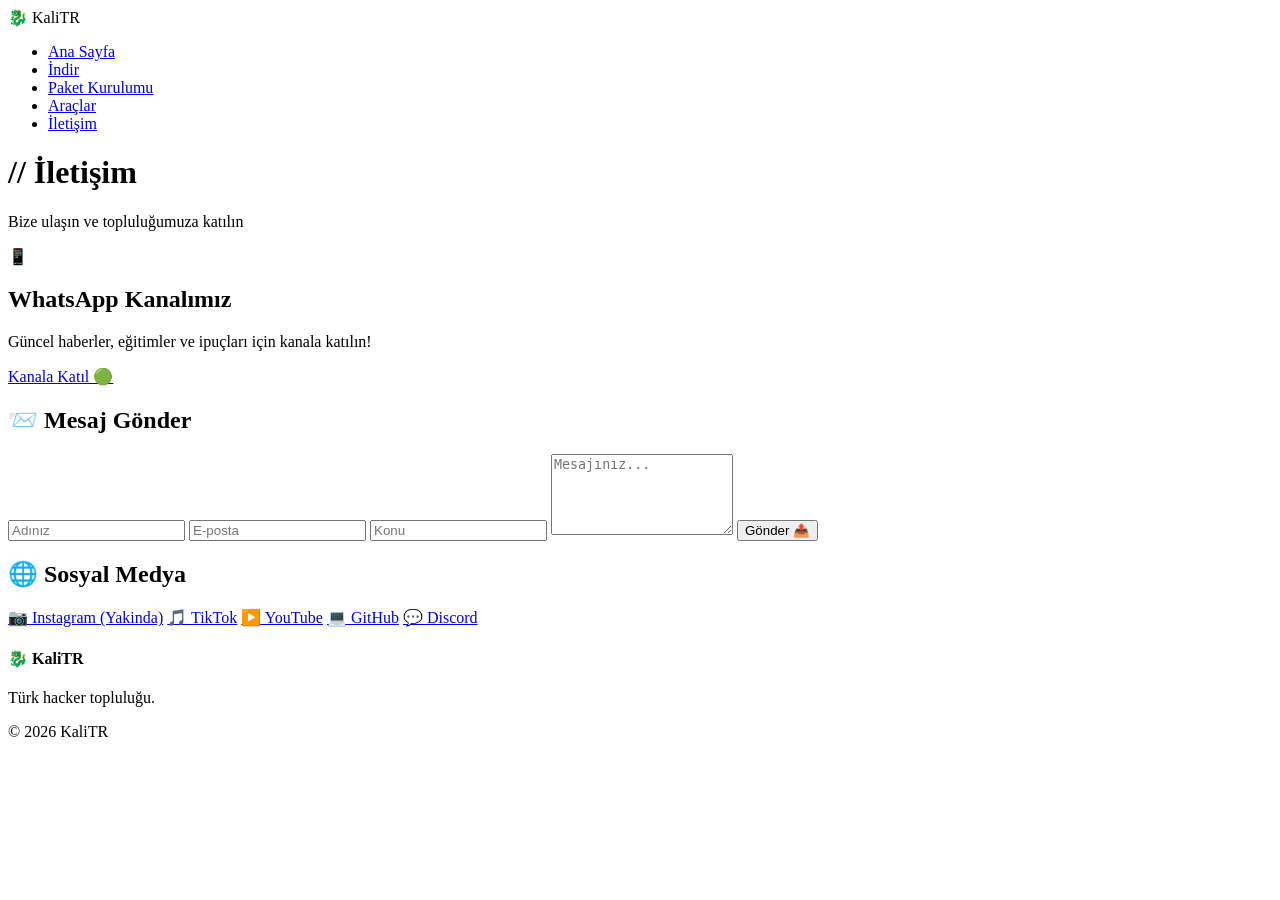
==== iletisim.html @ 4d037426 "Add files via upload" ====
<!DOCTYPE html>
<html lang="tr">
<head>
    <meta charset="UTF-8">
    <meta name="viewport" content="width=device-width, initial-scale=1.0">
    <title>İletişim - Kali Linux</title>
    <link rel="stylesheet" href="css/style.css">
</head>
<body>
    <nav class="navbar">
        <div class="logo">
            <span class="logo-icon">🐉</span>
            <span class="logo-text">Kali<span class="accent">TR</span></span>
        </div>
        <ul class="nav-links">
            <li><a href="index.html">Ana Sayfa</a></li>
            <li><a href="download.html">İndir</a></li>
            <li><a href="packages.html">Paket Kurulumu</a></li>
            <li><a href="tools.html">Araçlar</a></li>
            <li><a href="iletisim.html" class="active">İletişim</a></li>
        </ul>
        <div class="hamburger"><span></span><span></span><span></span></div>
    </nav>

    <header class="page-header">
        <h1>// İletişim</h1>
        <p>Bize ulaşın ve topluluğumuza katılın</p>
    </header>

    <section class="contact-section">
        <div class="contact-grid">
            <div class="contact-card whatsapp-card">
                <div class="contact-icon">📱</div>
                <h2>WhatsApp Kanalımız</h2>
                <p>Güncel haberler, eğitimler ve ipuçları için kanala katılın!</p>
                <a href="https://whatsapp.com/channel/0029Vb7aKWbL2ATxiYt8e52f" target="_blank" class="btn btn-primary btn-large">
                    Kanala Katıl 🟢
                </a>
            </div>

            <!-- E-posta Gönderme Formu Güncellendi -->
            <div class="contact-card">
                <h2>📨 Mesaj Gönder</h2>
                <form class="contact-form" action="mailto:jinglelot@gmail.com" method="POST" enctype="text/plain">
                    <input type="text" name="Ad" placeholder="Adınız" required>
                    <input type="email" name="Eposta" placeholder="E-posta" required>
                    <input type="text" name="Konu" placeholder="Konu" required>
                    <textarea name="Mesaj" placeholder="Mesajınız..." rows="5" required></textarea>
                    <button type="submit" class="btn btn-primary">Gönder 📤</button>
                </form>
            </div>

            <!-- TikTok Eklendi ve Tüm Sosyal Medya Linkleri Aktif Edildi -->
            <div class="contact-card">
                <h2>🌐 Sosyal Medya</h2>
                <div class="social-links">
                    <a href="https://instagram.com" target="_blank" class="social-btn">📷 Instagram (Yakinda)</a>
                    <a href="https://tiktok.com/atlas.0312" target="_blank" class="social-btn">🎵 TikTok</a>
                    <a href="https://youtube.com/@emirhan.0312" target="_blank" class="social-btn">▶️ YouTube</a>
                    <a href="https://github.com/em1rhan-0312" target="_blank" class="social-btn">💻 GitHub</a>
                    <a href="https://discord.gg/emirhan.0312" target="_blank" class="social-btn">💬 Discord</a>
                </div>
            </div>
        </div>
    </section>

    <footer class="footer">
        <div class="footer-content">
            <div class="footer-section">
                <h4>🐉 KaliTR</h4>
                <p>Türk hacker topluluğu.</p>
            </div>
        </div>
        <div class="footer-bottom">
            <p>&copy; 2026 KaliTR</p>
        </div>
    </footer>

    <script src="js/script.js"></script>
</body>
</html>
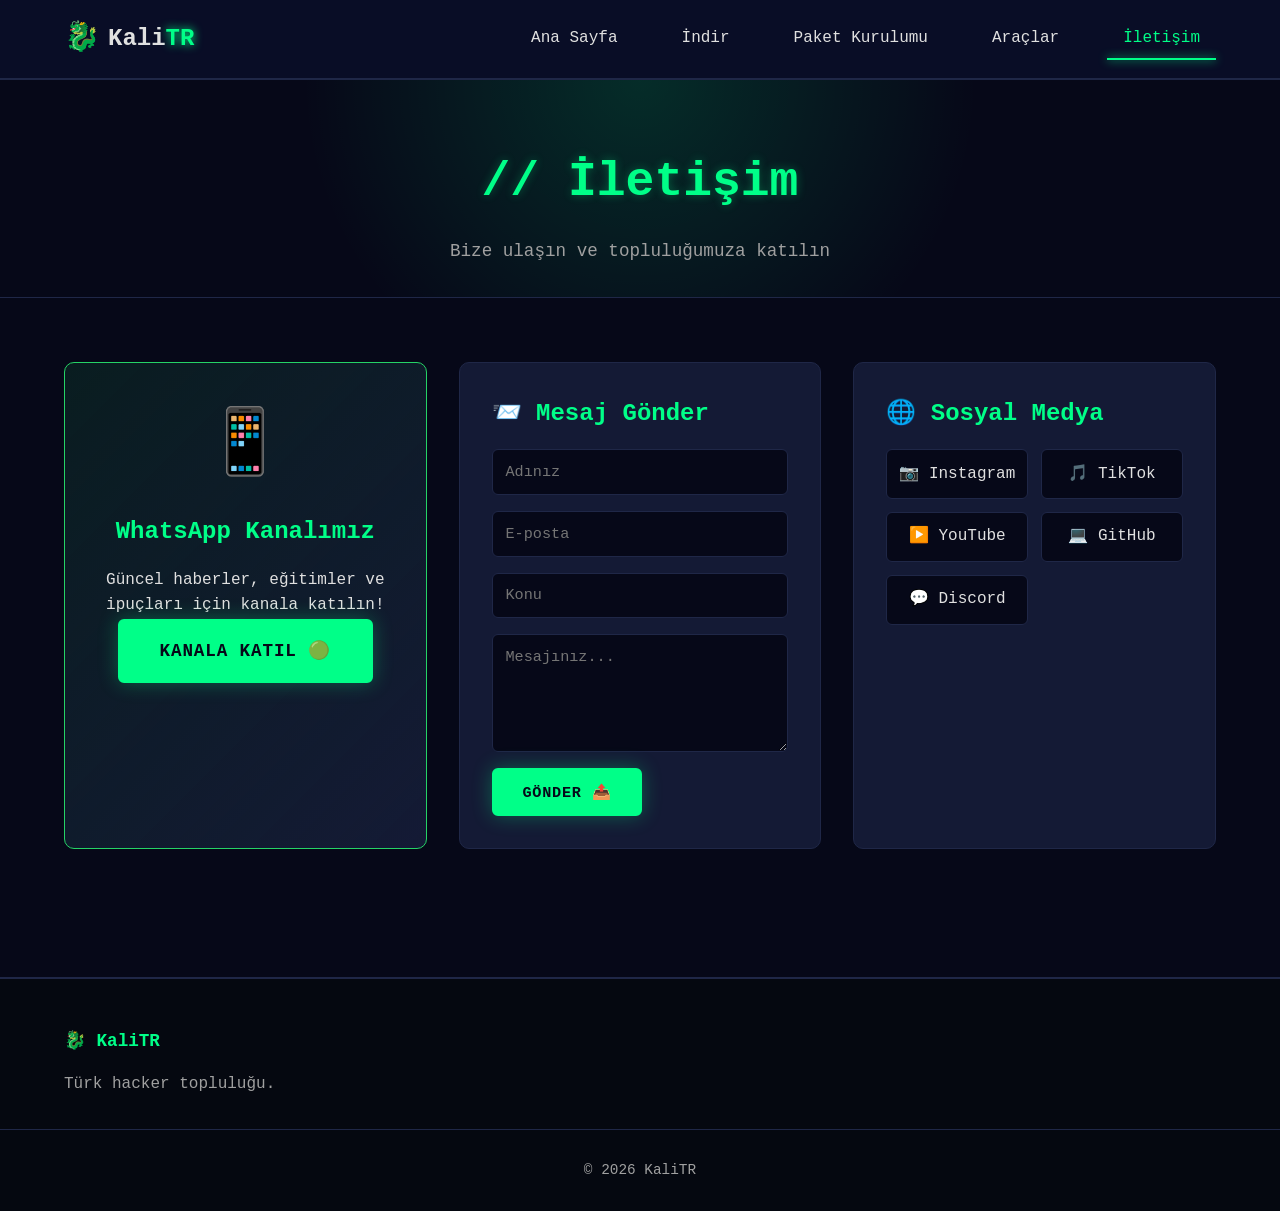
==== commit a08cb2a4: "Update iletisim.html" ====
--- a/iletisim.html
+++ b/iletisim.html
@@ -54,7 +54,7 @@
             <div class="contact-card">
                 <h2>🌐 Sosyal Medya</h2>
                 <div class="social-links">
-                    <a href="https://instagram.com" target="_blank" class="social-btn">📷 Instagram (Yakinda)</a>
+                    <a href="https://instagram.com/ramirezz.0312" target="_blank" class="social-btn">📷 Instagram</a>
                     <a href="https://tiktok.com/atlas.0312" target="_blank" class="social-btn">🎵 TikTok</a>
                     <a href="https://youtube.com/@emirhan.0312" target="_blank" class="social-btn">▶️ YouTube</a>
                     <a href="https://github.com/em1rhan-0312" target="_blank" class="social-btn">💻 GitHub</a>
--- a/css/style.css
+++ b/css/style.css
@@ -0,0 +1,860 @@
+/* ===== GENEL ===== */
+* {
+    margin: 0;
+    padding: 0;
+    box-sizing: border-box;
+}
+
+:root {
+    --primary: #00ff88;
+    --primary-dark: #00cc6a;
+    --secondary: #00aaff;
+    --dark: #0a0e27;
+    --darker: #060818;
+    --card-bg: #141a35;
+    --text: #e0e0e0;
+    --text-dim: #a0a0a0;
+    --border: #1f2747;
+    --danger: #ff4444;
+    --warning: #ffaa00;
+}
+
+body {
+    font-family: 'Fira Code', 'Courier New', monospace;
+    background: var(--darker);
+    color: var(--text);
+    line-height: 1.6;
+    overflow-x: hidden;
+}
+
+::selection {
+    background: var(--primary);
+    color: var(--darker);
+}
+
+a {
+    color: var(--primary);
+    text-decoration: none;
+    transition: color 0.3s;
+}
+
+a:hover {
+    color: var(--secondary);
+}
+
+/* ===== NAVBAR ===== */
+.navbar {
+    display: flex;
+    justify-content: space-between;
+    align-items: center;
+    padding: 1rem 5%;
+    background: rgba(10, 14, 39, 0.95);
+    border-bottom: 2px solid var(--border);
+    position: sticky;
+    top: 0;
+    z-index: 1000;
+    backdrop-filter: blur(10px);
+}
+
+.logo {
+    display: flex;
+    align-items: center;
+    gap: 0.5rem;
+    font-size: 1.5rem;
+    font-weight: 700;
+    font-family: 'Share Tech Mono', monospace;
+}
+
+.logo-icon {
+    font-size: 1.8rem;
+    animation: pulse 2s infinite;
+}
+
+@keyframes pulse {
+    0%, 100% { transform: scale(1); }
+    50% { transform: scale(1.1); }
+}
+
+.logo-text {
+    color: var(--text);
+}
+
+.accent {
+    color: var(--primary);
+    text-shadow: 0 0 10px var(--primary);
+}
+
+.nav-links {
+    display: flex;
+    list-style: none;
+    gap: 2rem;
+}
+
+.nav-links a {
+    color: var(--text);
+    font-weight: 500;
+    padding: 0.5rem 1rem;
+    border-radius: 4px;
+    transition: all 0.3s;
+    position: relative;
+}
+
+.nav-links a:hover,
+.nav-links a.active {
+    color: var(--primary);
+}
+
+.nav-links a.active::after {
+    content: '';
+    position: absolute;
+    bottom: -5px;
+    left: 0;
+    right: 0;
+    height: 2px;
+    background: var(--primary);
+    box-shadow: 0 0 10px var(--primary);
+}
+
+.hamburger {
+    display: none;
+    flex-direction: column;
+    cursor: pointer;
+    gap: 5px;
+}
+
+.hamburger span {
+    width: 25px;
+    height: 3px;
+    background: var(--primary);
+    transition: 0.3s;
+}
+
+/* ===== HERO ===== */
+.hero {
+    min-height: 90vh;
+    display: flex;
+    align-items: center;
+    justify-content: center;
+    padding: 2rem 5%;
+    background:
+        radial-gradient(circle at 20% 50%, rgba(0, 255, 136, 0.1), transparent 50%),
+        radial-gradient(circle at 80% 80%, rgba(0, 170, 255, 0.1), transparent 50%),
+        var(--darker);
+    position: relative;
+    overflow: hidden;
+}
+
+.hero::before {
+    content: '';
+    position: absolute;
+    width: 100%;
+    height: 100%;
+    background-image:
+        linear-gradient(rgba(0, 255, 136, 0.03) 1px, transparent 1px),
+        linear-gradient(90deg, rgba(0, 255, 136, 0.03) 1px, transparent 1px);
+    background-size: 50px 50px;
+    pointer-events: none;
+}
+
+.hero-content {
+    max-width: 1200px;
+    width: 100%;
+    text-align: center;
+    position: relative;
+    z-index: 1;
+}
+
+.glitch {
+    font-size: clamp(3rem, 8vw, 6rem);
+    font-weight: 700;
+    color: var(--primary);
+    text-shadow:
+        0 0 10px var(--primary),
+        0 0 20px var(--primary),
+        0 0 40px var(--primary);
+    margin-bottom: 1rem;
+    letter-spacing: 0.1em;
+    animation: glow 2s ease-in-out infinite alternate;
+}
+
+@keyframes glow {
+    from { text-shadow: 0 0 10px var(--primary), 0 0 20px var(--primary); }
+    to { text-shadow: 0 0 20px var(--primary), 0 0 30px var(--primary), 0 0 40px var(--primary); }
+}
+
+.hero-subtitle {
+    font-size: 1.2rem;
+    color: var(--text-dim);
+    margin-bottom: 2rem;
+    max-width: 700px;
+    margin-left: auto;
+    margin-right: auto;
+}
+
+.hero-buttons {
+    display: flex;
+    gap: 1rem;
+    justify-content: center;
+    flex-wrap: wrap;
+    margin-bottom: 3rem;
+}
+
+/* ===== BUTTONS ===== */
+.btn {
+    display: inline-block;
+    padding: 0.8rem 1.8rem;
+    border-radius: 6px;
+    font-weight: 600;
+    font-family: inherit;
+    cursor: pointer;
+    transition: all 0.3s;
+    border: 2px solid;
+    text-transform: uppercase;
+    letter-spacing: 0.05em;
+    font-size: 0.95rem;
+}
+
+.btn-primary {
+    background: var(--primary);
+    color: var(--darker);
+    border-color: var(--primary);
+    box-shadow: 0 0 20px rgba(0, 255, 136, 0.3);
+}
+
+.btn-primary:hover {
+    background: var(--primary-dark);
+    color: var(--darker);
+    transform: translateY(-2px);
+    box-shadow: 0 5px 30px rgba(0, 255, 136, 0.5);
+}
+
+.btn-secondary {
+    background: transparent;
+    color: var(--secondary);
+    border-color: var(--secondary);
+}
+
+.btn-secondary:hover {
+    background: var(--secondary);
+    color: var(--darker);
+    transform: translateY(-2px);
+}
+
+.btn-large {
+    padding: 1rem 2.5rem;
+    font-size: 1.1rem;
+}
+
+/* ===== TERMINAL BOX ===== */
+.terminal-box {
+    max-width: 700px;
+    margin: 2rem auto 0;
+    background: #000;
+    border-radius: 8px;
+    overflow: hidden;
+    box-shadow: 0 10px 50px rgba(0, 255, 136, 0.2);
+    border: 1px solid var(--primary);
+    text-align: left;
+}
+
+.terminal-header {
+    background: #1a1a1a;
+    padding: 0.7rem 1rem;
+    display: flex;
+    align-items: center;
+    gap: 0.5rem;
+    border-bottom: 1px solid #333;
+}
+
+.dot {
+    width: 12px;
+    height: 12px;
+    border-radius: 50%;
+}
+
+.dot.red { background: #ff5f56; }
+.dot.yellow { background: #ffbd2e; }
+.dot.green { background: #27c93f; }
+
+.terminal-title {
+    margin-left: auto;
+    font-size: 0.85rem;
+    color: var(--text-dim);
+}
+
+.terminal-body {
+    padding: 1.5rem;
+    font-family: 'Fira Code', monospace;
+    font-size: 0.95rem;
+    min-height: 150px;
+}
+
+.terminal-body p {
+    margin-bottom: 0.3rem;
+}
+
+.prompt { color: var(--primary); }
+.path { color: var(--secondary); }
+.command { color: #fff; }
+.output { color: var(--text-dim); padding-left: 1rem; }
+
+/* ===== SECTIONS ===== */
+.section-title {
+    text-align: center;
+    font-size: 2.2rem;
+    color: var(--primary);
+    margin-bottom: 3rem;
+    font-weight: 700;
+    text-shadow: 0 0 10px rgba(0, 255, 136, 0.3);
+}
+
+.features, .quick-access, .packages-section, .download-section, .install-guide, .tools-categories, .featured-tools, .contact-section, .tool-content {
+    padding: 4rem 5%;
+    max-width: 1400px;
+    margin: 0 auto;
+}
+
+.page-header {
+    text-align: center;
+    padding: 4rem 5% 2rem;
+    background:
+        radial-gradient(circle at 50% 0%, rgba(0, 255, 136, 0.15), transparent 50%),
+        var(--darker);
+    border-bottom: 1px solid var(--border);
+}
+
+.page-header h1 {
+    font-size: clamp(2rem, 5vw, 3rem);
+    color: var(--primary);
+    margin-bottom: 1rem;
+    text-shadow: 0 0 10px rgba(0, 255, 136, 0.3);
+}
+
+.page-header p {
+    color: var(--text-dim);
+    font-size: 1.1rem;
+}
+
+/* ===== GRID ===== */
+.features-grid {
+    display: grid;
+    grid-template-columns: repeat(auto-fit, minmax(280px, 1fr));
+    gap: 1.5rem;
+}
+
+.feature-card {
+    background: var(--card-bg);
+    border: 1px solid var(--border);
+    border-radius: 10px;
+    padding: 2rem;
+    transition: all 0.3s;
+    text-align: center;
+}
+
+.feature-card:hover {
+    transform: translateY(-5px);
+    border-color: var(--primary);
+    box-shadow: 0 10px 30px rgba(0, 255, 136, 0.1);
+}
+
+.feature-icon {
+    font-size: 3rem;
+    margin-bottom: 1rem;
+}
+
+.feature-card h3 {
+    color: var(--primary);
+    margin-bottom: 0.8rem;
+    font-size: 1.3rem;
+}
+
+.feature-card p {
+    color: var(--text-dim);
+    font-size: 0.95rem;
+}
+
+.tool-card {
+    color: var(--text);
+    text-decoration: none;
+    display: block;
+}
+
+.read-more {
+    display: inline-block;
+    margin-top: 1rem;
+    color: var(--primary);
+    font-weight: 600;
+}
+
+.quick-grid {
+    display: grid;
+    grid-template-columns: repeat(auto-fit, minmax(250px, 1fr));
+    gap: 1.5rem;
+}
+
+.quick-card {
+    background: var(--card-bg);
+    border: 1px solid var(--border);
+    border-left: 4px solid var(--primary);
+    border-radius: 8px;
+    padding: 1.5rem;
+    color: var(--text);
+    transition: all 0.3s;
+    text-decoration: none;
+}
+
+.quick-card:hover {
+    border-left-color: var(--secondary);
+    transform: translateX(5px);
+    box-shadow: -5px 0 20px rgba(0, 170, 255, 0.1);
+}
+
+.quick-card h3 {
+    color: var(--primary);
+    margin-bottom: 0.5rem;
+}
+
+.quick-card p {
+    color: var(--text-dim);
+    font-size: 0.9rem;
+}
+
+/* ===== DOWNLOAD CARDS ===== */
+.download-card {
+    background: var(--card-bg);
+    border: 1px solid var(--border);
+    border-radius: 10px;
+    padding: 2rem;
+    margin-bottom: 1.5rem;
+    transition: all 0.3s;
+    position: relative;
+    overflow: hidden;
+}
+
+.download-card::before {
+    content: '';
+    position: absolute;
+    top: 0;
+    left: -100%;
+    width: 100%;
+    height: 3px;
+    background: linear-gradient(90deg, var(--primary), var(--secondary));
+    transition: left 0.5s;
+}
+
+.download-card:hover::before {
+    left: 0;
+}
+
+.download-card:hover {
+    border-color: var(--primary);
+    transform: translateY(-3px);
+}
+
+.download-card h2 {
+    color: var(--primary);
+    margin-bottom: 0.8rem;
+}
+
+.info-list {
+    list-style: none;
+    margin: 1rem 0 1.5rem;
+}
+
+.info-list li {
+    padding: 0.4rem 0;
+    color: var(--text-dim);
+    border-bottom: 1px dashed var(--border);
+}
+
+.info-list li:last-child {
+    border-bottom: none;
+}
+
+.info-list li strong {
+    color: var(--secondary);
+}
+
+/* ===== CODE BLOCKS ===== */
+.code-block {
+    background: #000;
+    border: 1px solid var(--primary);
+    border-radius: 8px;
+    padding: 1.5rem;
+    overflow-x: auto;
+    margin: 1rem 0;
+    box-shadow: 0 0 20px rgba(0, 255, 136, 0.1);
+}
+
+.code-block pre {
+    margin: 0;
+    font-family: 'Fira Code', monospace;
+    font-size: 0.9rem;
+    line-height: 1.6;
+}
+
+.code-block code {
+    color: var(--text);
+}
+
+.code-block code .comment {
+    color: #5c6370;
+    font-style: italic;
+}
+
+/* ===== PACKAGE CARDS ===== */
+.package-card {
+    background: var(--card-bg);
+    border: 1px solid var(--border);
+    border-radius: 10px;
+    padding: 2rem;
+    margin-bottom: 2rem;
+}
+
+.package-card h2 {
+    color: var(--primary);
+    margin-bottom: 1rem;
+    font-size: 1.5rem;
+}
+
+.package-card > p {
+    color: var(--text-dim);
+    margin-bottom: 1rem;
+}
+
+/* ===== TOOL PAGES ===== */
+.tool-header {
+    text-align: center;
+    padding: 4rem 5% 2rem;
+    background:
+        radial-gradient(circle at 50% 0%, rgba(0, 255, 136, 0.2), transparent 50%),
+        var(--darker);
+    border-bottom: 1px solid var(--border);
+}
+
+.tool-header h1 {
+    font-size: clamp(2.2rem, 5vw, 3.5rem);
+    color: var(--primary);
+    margin-bottom: 1rem;
+    text-shadow: 0 0 15px rgba(0, 255, 136, 0.3);
+}
+
+.tool-header p {
+    color: var(--text-dim);
+    font-size: 1.1rem;
+}
+
+.tool-intro {
+    background: var(--card-bg);
+    border-left: 4px solid var(--primary);
+    padding: 1.5rem;
+    border-radius: 8px;
+    margin-bottom: 2rem;
+}
+
+.tool-intro h2 {
+    color: var(--primary);
+    margin-bottom: 1rem;
+}
+
+.tool-section {
+    margin-bottom: 3rem;
+}
+
+.tool-section h2 {
+    color: var(--primary);
+    margin-bottom: 1rem;
+    font-size: 1.5rem;
+    padding-bottom: 0.5rem;
+    border-bottom: 2px solid var(--border);
+}
+
+.tool-nav {
+    display: flex;
+    justify-content: space-between;
+    gap: 1rem;
+    margin-top: 3rem;
+    flex-wrap: wrap;
+}
+
+/* ===== CATEGORY CARDS ===== */
+.category-grid {
+    display: grid;
+    grid-template-columns: repeat(auto-fit, minmax(280px, 1fr));
+    gap: 1.5rem;
+}
+
+.category-card {
+    background: var(--card-bg);
+    border: 1px solid var(--border);
+    border-radius: 10px;
+    padding: 1.5rem;
+    transition: all 0.3s;
+}
+
+.category-card:hover {
+    border-color: var(--primary);
+    transform: translateY(-3px);
+}
+
+.category-card h3 {
+    color: var(--primary);
+    margin-bottom: 1rem;
+    padding-bottom: 0.5rem;
+    border-bottom: 1px solid var(--border);
+}
+
+.category-card ul {
+    list-style: none;
+}
+
+.category-card ul li {
+    padding: 0.4rem 0;
+    color: var(--text-dim);
+    border-bottom: 1px dashed transparent;
+    transition: all 0.3s;
+}
+
+.category-card ul li:hover {
+    color: var(--primary);
+    padding-left: 0.5rem;
+    border-bottom-color: var(--primary);
+}
+
+.category-card ul li::before {
+    content: '› ';
+    color: var(--primary);
+    font-weight: bold;
+}
+
+/* ===== CONTACT ===== */
+.contact-grid {
+    display: grid;
+    grid-template-columns: repeat(auto-fit, minmax(320px, 1fr));
+    gap: 2rem;
+}
+
+.contact-card {
+    background: var(--card-bg);
+    border: 1px solid var(--border);
+    border-radius: 10px;
+    padding: 2rem;
+}
+
+.contact-card h2 {
+    color: var(--primary);
+    margin-bottom: 1rem;
+}
+
+.whatsapp-card {
+    background: linear-gradient(135deg, rgba(37, 211, 102, 0.1), var(--card-bg));
+    border-color: #25d366;
+    text-align: center;
+}
+
+.whatsapp-card .contact-icon {
+    font-size: 4rem;
+    margin-bottom: 1rem;
+}
+
+.contact-form {
+    display: flex;
+    flex-direction: column;
+    gap: 1rem;
+}
+
+.contact-form input,
+.contact-form textarea {
+    background: var(--darker);
+    border: 1px solid var(--border);
+    color: var(--text);
+    padding: 0.8rem;
+    border-radius: 6px;
+    font-family: inherit;
+    font-size: 0.95rem;
+    transition: all 0.3s;
+}
+
+.contact-form input:focus,
+.contact-form textarea:focus {
+    outline: none;
+    border-color: var(--primary);
+    box-shadow: 0 0 10px rgba(0, 255, 136, 0.2);
+}
+
+.contact-form button {
+    align-self: flex-start;
+}
+
+.social-links {
+    display: grid;
+    grid-template-columns: repeat(2, 1fr);
+    gap: 0.8rem;
+}
+
+.social-btn {
+    background: var(--darker);
+    border: 1px solid var(--border);
+    color: var(--text);
+    padding: 0.7rem;
+    border-radius: 6px;
+    text-align: center;
+    transition: all 0.3s;
+}
+
+.social-btn:hover {
+    background: var(--primary);
+    color: var(--darker);
+    border-color: var(--primary);
+}
+
+/* ===== FOOTER ===== */
+.footer {
+    background: #050810;
+    border-top: 2px solid var(--border);
+    margin-top: 4rem;
+}
+
+.footer-content {
+    display: grid;
+    grid-template-columns: repeat(auto-fit, minmax(250px, 1fr));
+    gap: 2rem;
+    padding: 3rem 5% 2rem;
+    max-width: 1400px;
+    margin: 0 auto;
+}
+
+.footer-section h4 {
+    color: var(--primary);
+    margin-bottom: 1rem;
+    font-size: 1.1rem;
+}
+
+.footer-section p {
+    color: var(--text-dim);
+}
+
+.footer-section ul {
+    list-style: none;
+}
+
+.footer-section ul li {
+    padding: 0.3rem 0;
+}
+
+.footer-section a {
+    color: var(--text-dim);
+    transition: color 0.3s;
+}
+
+.footer-section a:hover {
+    color: var(--primary);
+}
+
+.social-link {
+    display: inline-block;
+    padding: 0.5rem 1rem;
+    background: rgba(37, 211, 102, 0.1);
+    border: 1px solid #25d366;
+    border-radius: 6px;
+    color: #25d366 !important;
+    margin-top: 0.5rem;
+    transition: all 0.3s;
+}
+
+.social-link:hover {
+    background: #25d366;
+    color: #fff !important;
+}
+
+.footer-bottom {
+    border-top: 1px solid var(--border);
+    padding: 1.5rem 5%;
+    text-align: center;
+    color: var(--text-dim);
+    font-size: 0.9rem;
+}
+
+.footer-bottom p {
+    margin: 0.3rem 0;
+}
+
+/* ===== RESPONSIVE ===== */
+@media (max-width: 768px) {
+    .hamburger {
+        display: flex;
+    }
+
+    .nav-links {
+        position: fixed;
+        top: 70px;
+        right: -100%;
+        width: 250px;
+        height: calc(100vh - 70px);
+        background: var(--dark);
+        flex-direction: column;
+        padding: 2rem;
+        gap: 1.5rem;
+        border-left: 1px solid var(--border);
+        transition: right 0.3s;
+    }
+
+    .nav-links.active {
+        right: 0;
+    }
+
+    .hero-buttons {
+        flex-direction: column;
+        align-items: center;
+    }
+
+    .features-grid, .quick-grid, .category-grid {
+        grid-template-columns: 1fr;
+    }
+
+    .contact-grid {
+        grid-template-columns: 1fr;
+    }
+
+    .social-links {
+        grid-template-columns: 1fr;
+    }
+
+    .tool-nav {
+        flex-direction: column;
+    }
+
+    .tool-nav a {
+        width: 100%;
+        text-align: center;
+    }
+}
+
+/* ===== SCROLLBAR ===== */
+::-webkit-scrollbar {
+    width: 10px;
+    height: 10px;
+}
+
+::-webkit-scrollbar-track {
+    background: var(--darker);
+}
+
+::-webkit-scrollbar-thumb {
+    background: var(--primary);
+    border-radius: 5px;
+}
+
+::-webkit-scrollbar-thumb:hover {
+    background: var(--primary-dark);
+}
+
+/* ===== ANIMATIONS ===== */
+@keyframes fadeIn {
+    from { opacity: 0; transform: translateY(20px); }
+    to { opacity: 1; transform: translateY(0); }
+}
+
+.feature-card, .quick-card, .download-card, .package-card, .category-card, .contact-card, .tool-intro, .tool-section {
+    animation: fadeIn 0.6s ease-out;
+}
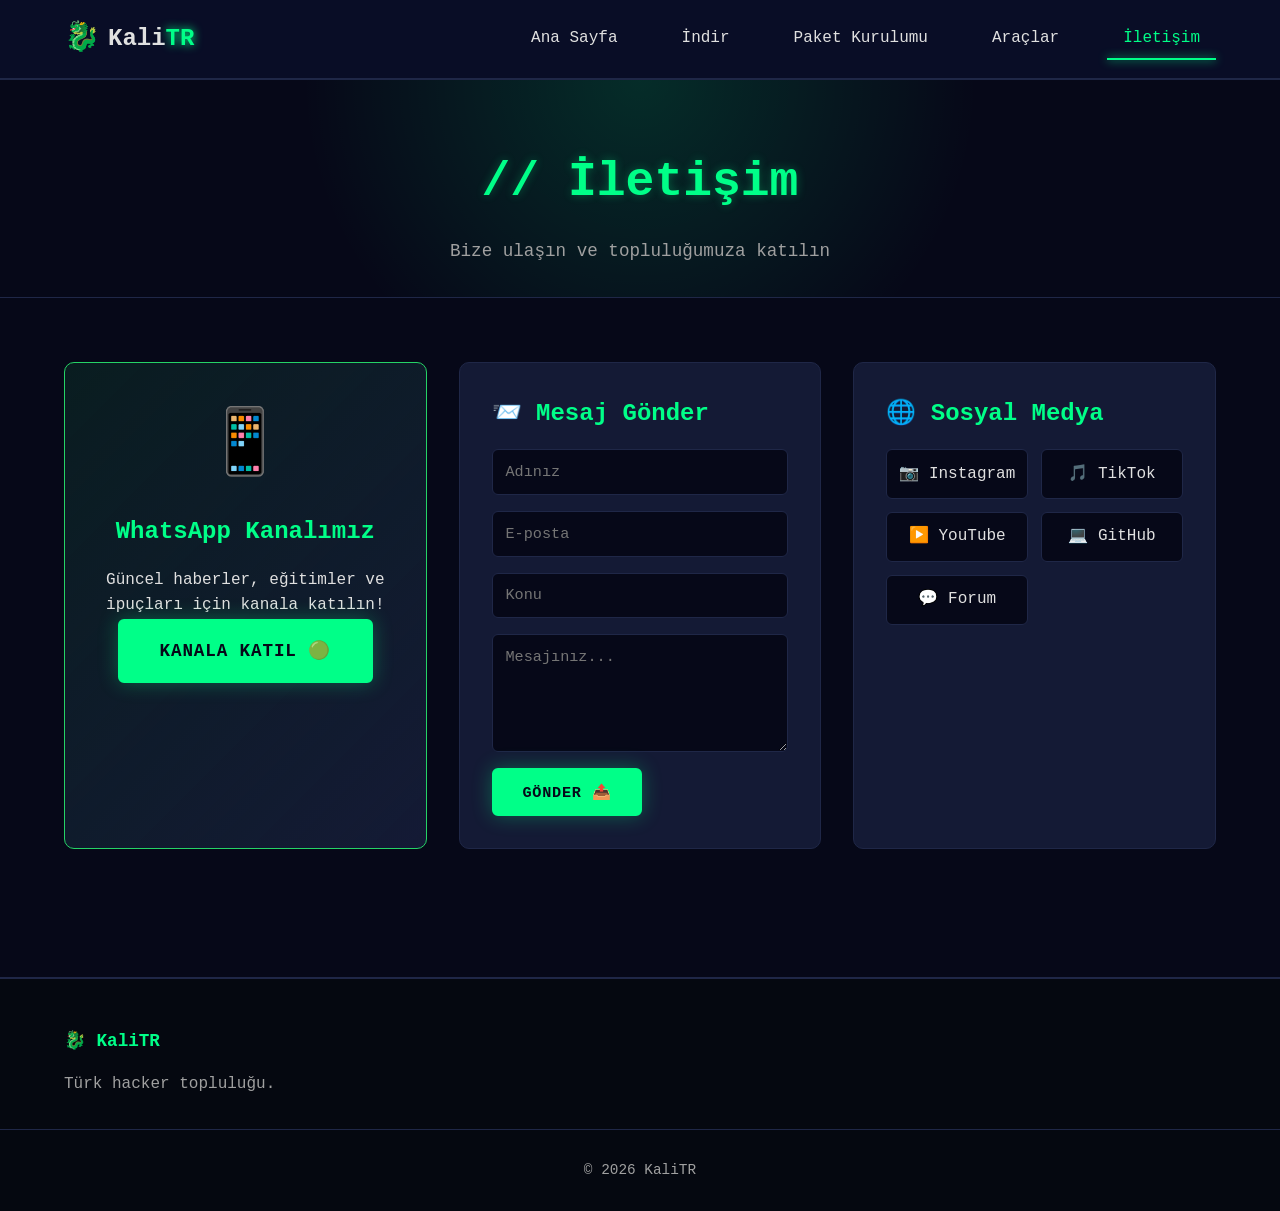
==== commit d678db5a: "Update iletisim.html" ====
--- a/iletisim.html
+++ b/iletisim.html
@@ -58,7 +58,7 @@
                     <a href="https://tiktok.com/atlas.0312" target="_blank" class="social-btn">🎵 TikTok</a>
                     <a href="https://youtube.com/@emirhan.0312" target="_blank" class="social-btn">▶️ YouTube</a>
                     <a href="https://github.com/em1rhan-0312" target="_blank" class="social-btn">💻 GitHub</a>
-                    <a href="https://discord.gg/emirhan.0312" target="_blank" class="social-btn">💬 Discord</a>
+                    <a href="https://kalitr.boards.net/" target="_blank" class="social-btn">💬 Forum</a>
                 </div>
             </div>
         </div>
